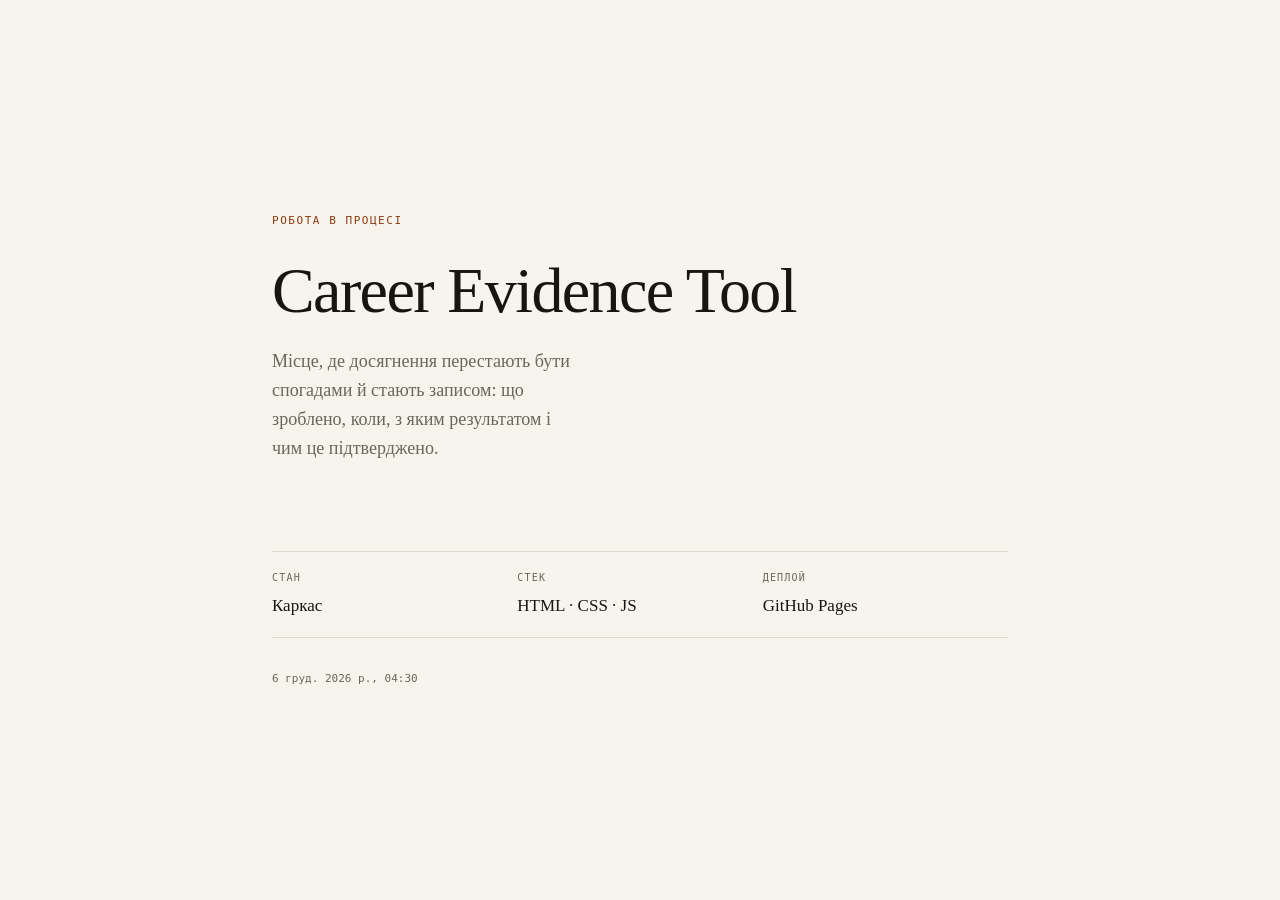
==== index.html @ 67258311 "Каркас проекту: статична сторінка-заглушка Co-Authored-By: Claude Opus 4.8 (1M context) <noreply@ant" ====
<!doctype html>
<html lang="uk">
<head>
  <meta charset="utf-8">
  <meta name="viewport" content="width=device-width, initial-scale=1">
  <title>Career Evidence Tool</title>
  <meta name="description" content="Інструмент для збору доказової бази професійних досягнень.">
  <link rel="stylesheet" href="styles.css">
</head>
<body>
  <main class="shell">
    <header class="masthead">
      <p class="eyebrow">Робота в процесі</p>
      <h1>Career Evidence Tool</h1>
      <p class="lede">
        Місце, де досягнення перестають бути спогадами й стають записом:
        що зроблено, коли, з яким результатом і чим це підтверджено.
      </p>
    </header>

    <section class="status" aria-label="Статус проекту">
      <dl>
        <div>
          <dt>Стан</dt>
          <dd>Каркас</dd>
        </div>
        <div>
          <dt>Стек</dt>
          <dd>HTML · CSS · JS</dd>
        </div>
        <div>
          <dt>Деплой</dt>
          <dd>GitHub Pages</dd>
        </div>
      </dl>
    </section>

    <footer class="foot">
      <span id="build">—</span>
    </footer>
  </main>

  <script src="script.js"></script>
</body>
</html>
---- styles.css ----
*, *::before, *::after { box-sizing: border-box; }
html { -webkit-text-size-adjust: 100%; }
body, h1, p, dl, dd { margin: 0; }

:root {
  --ink:      #16150f;
  --ink-soft: #6a675c;
  --rule:     #ddd9cc;
  --paper:    #f6f4ec;
  --accent:   #8a3a12;
}

@media (prefers-color-scheme: dark) {
  :root {
    --ink:      #ece9df;
    --ink-soft: #918d80;
    --rule:     #2e2c26;
    --paper:    #141310;
    --accent:   #d98a5a;
  }
}

body {
  min-height: 100vh;
  padding: clamp(1.5rem, 6vw, 5rem);
  display: flex;
  align-items: center;
  background: var(--paper);
  color: var(--ink);
  font: 400 clamp(1rem, 0.95rem + 0.2vw, 1.0625rem)/1.6
        ui-serif, "Iowan Old Style", Palatino, Georgia, serif;
}

.shell {
  width: 100%;
  max-width: 46rem;
  margin-inline: auto;
}

.eyebrow {
  margin-bottom: 1.75rem;
  font-family: ui-monospace, SFMono-Regular, Menlo, monospace;
  font-size: 0.6875rem;
  letter-spacing: 0.14em;
  text-transform: uppercase;
  color: var(--accent);
}

h1 {
  font-size: clamp(2.25rem, 1.6rem + 3.2vw, 4rem);
  font-weight: 400;
  line-height: 1.02;
  letter-spacing: -0.025em;
  text-wrap: balance;
}

.lede {
  max-width: 34ch;
  margin-top: 1.5rem;
  font-size: 1.0625em;
  color: var(--ink-soft);
  text-wrap: pretty;
}

.status {
  margin-top: clamp(3rem, 9vw, 5.5rem);
  border-top: 1px solid var(--rule);
}

.status dl {
  display: grid;
  gap: 0;
  grid-template-columns: repeat(auto-fit, minmax(9rem, 1fr));
}

.status dl > div {
  padding: 1.125rem 0;
  border-bottom: 1px solid var(--rule);
}

dt {
  font-family: ui-monospace, SFMono-Regular, Menlo, monospace;
  font-size: 0.625rem;
  letter-spacing: 0.12em;
  text-transform: uppercase;
  color: var(--ink-soft);
}

dd { margin-top: 0.375rem; }

.foot {
  margin-top: 2rem;
  font-family: ui-monospace, SFMono-Regular, Menlo, monospace;
  font-size: 0.6875rem;
  color: var(--ink-soft);
}
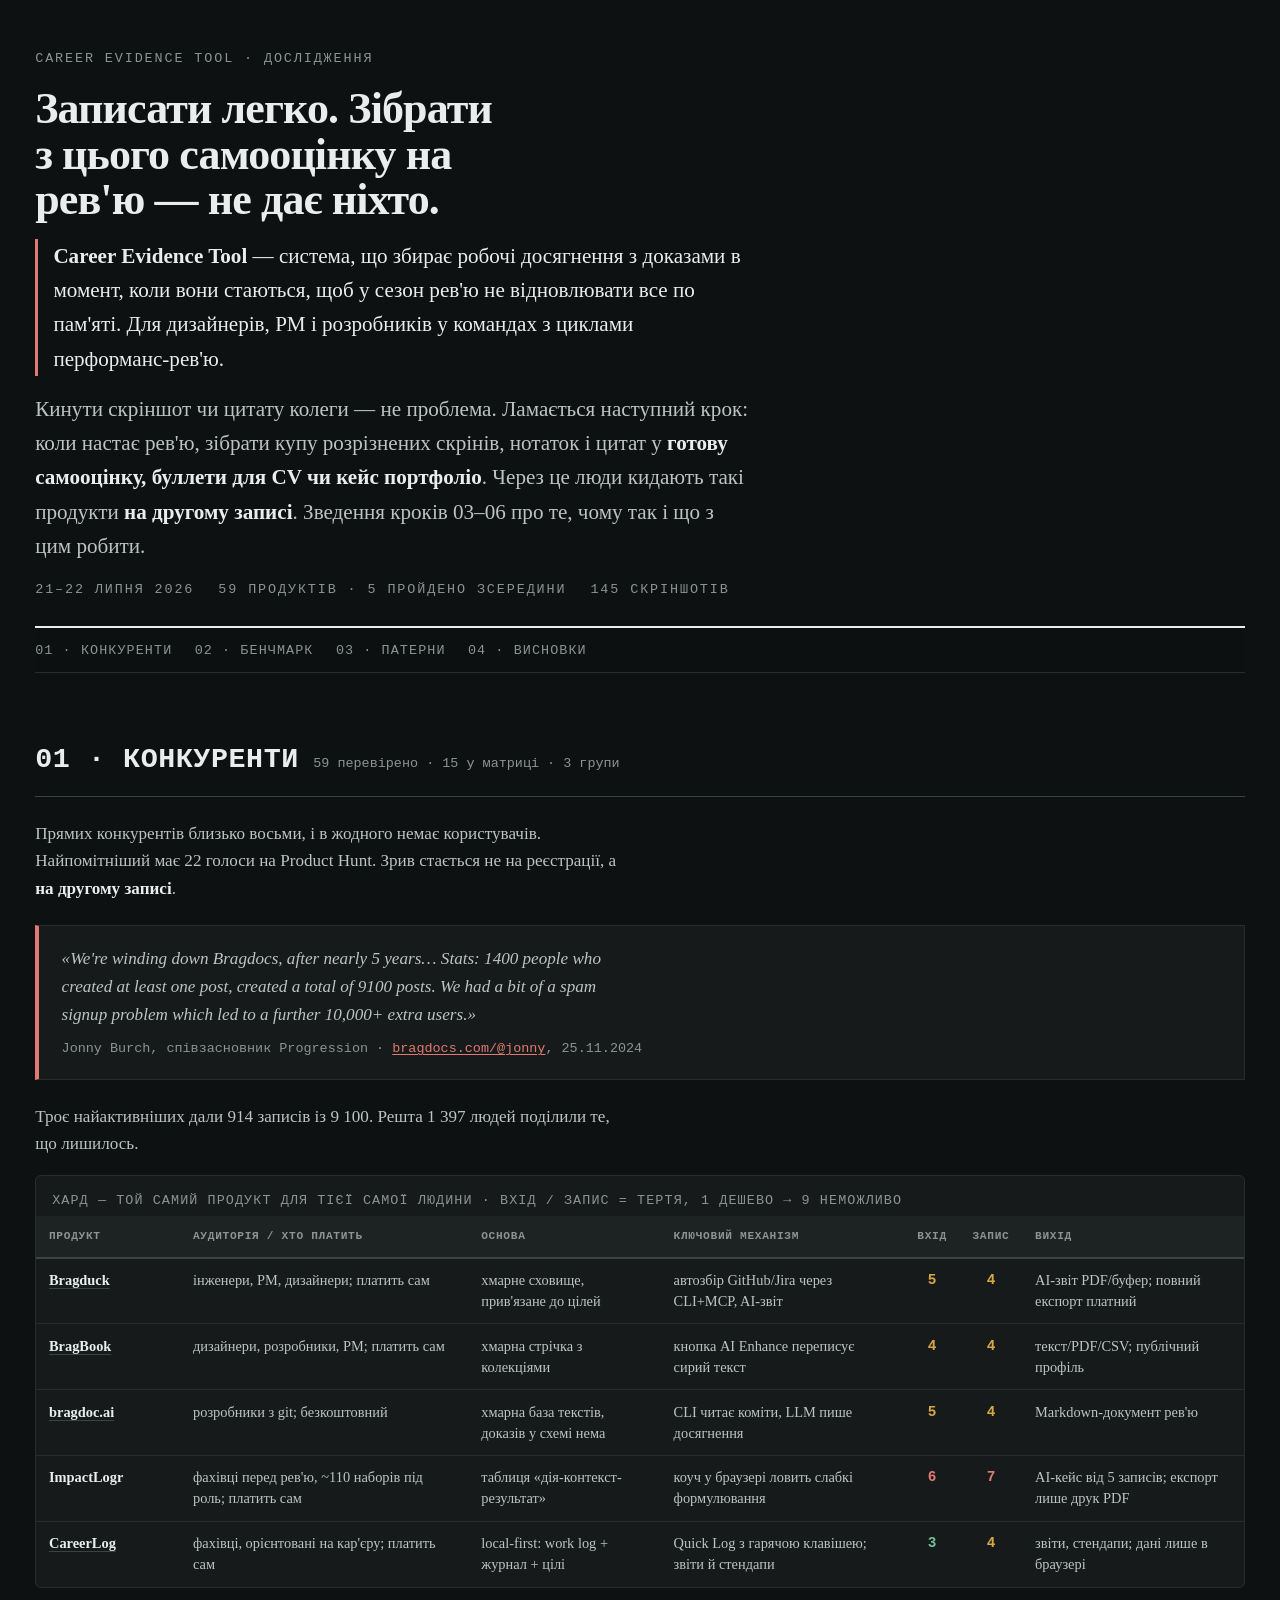
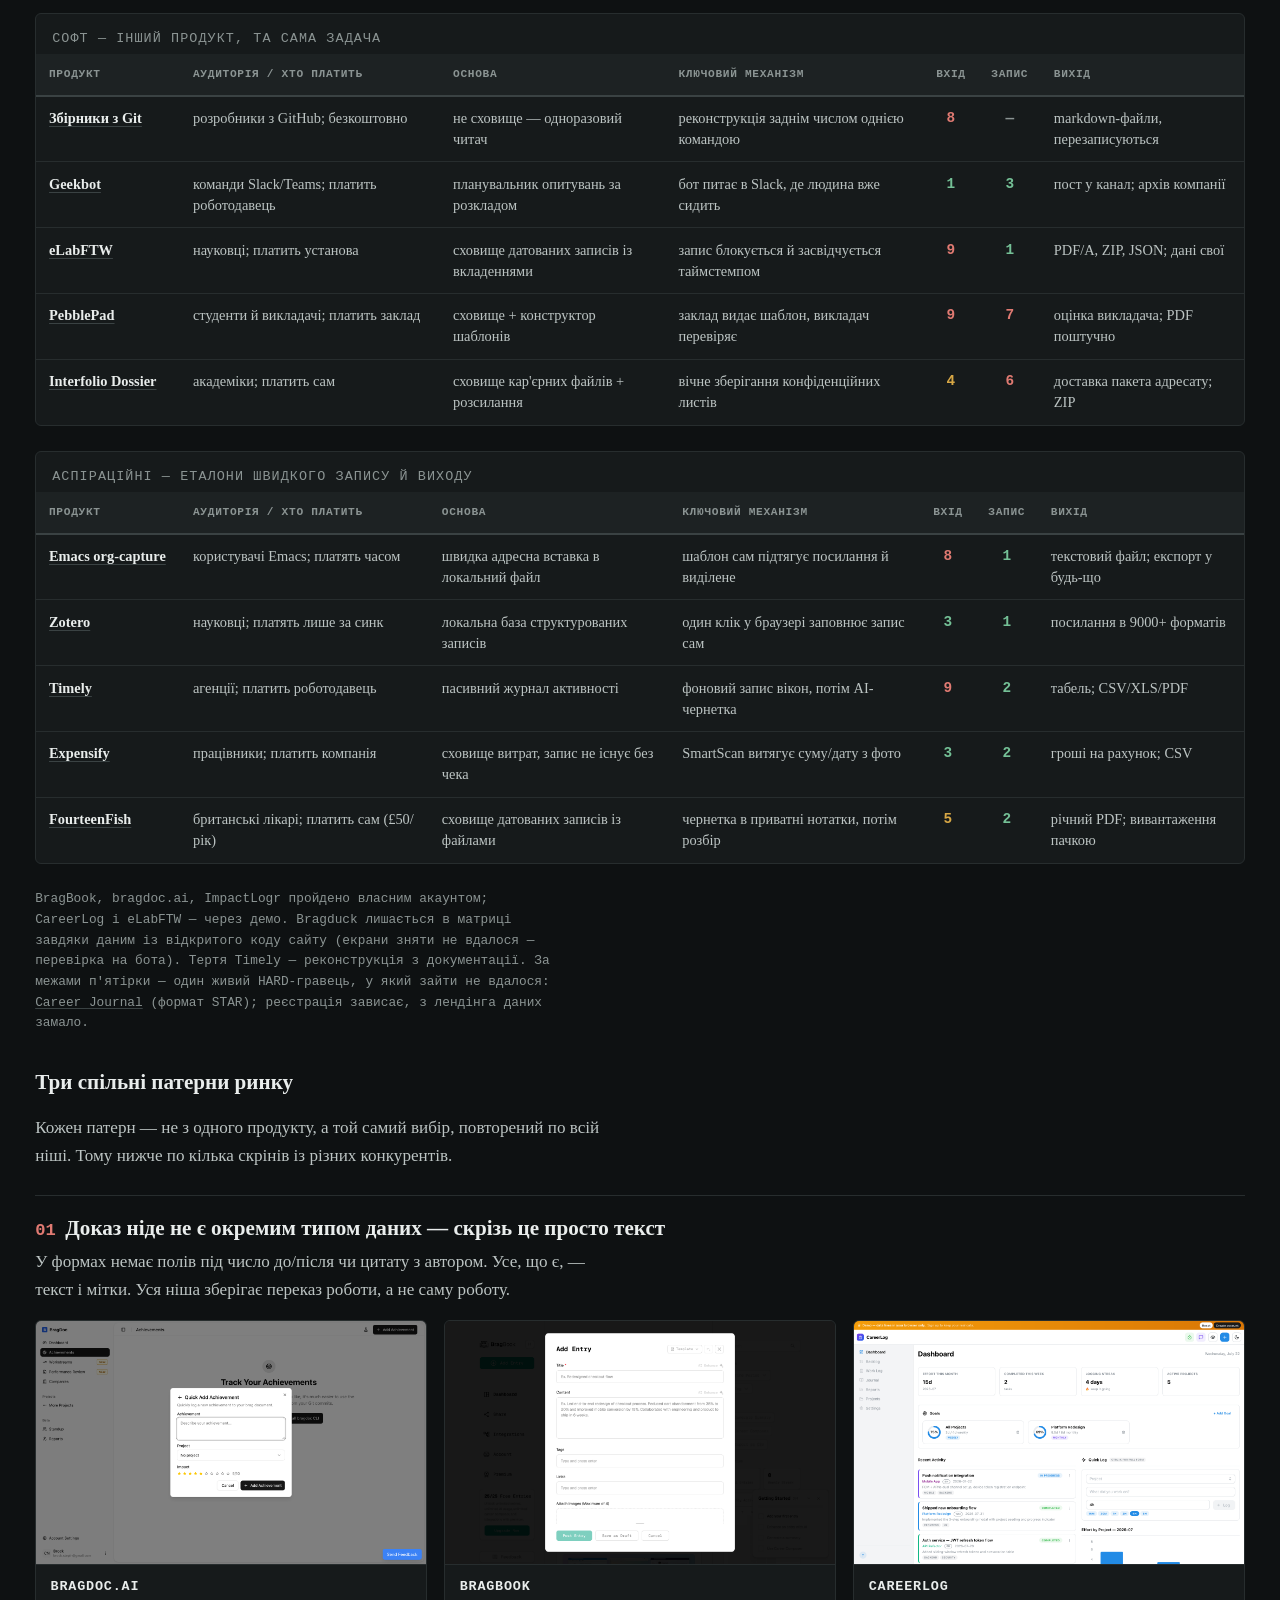
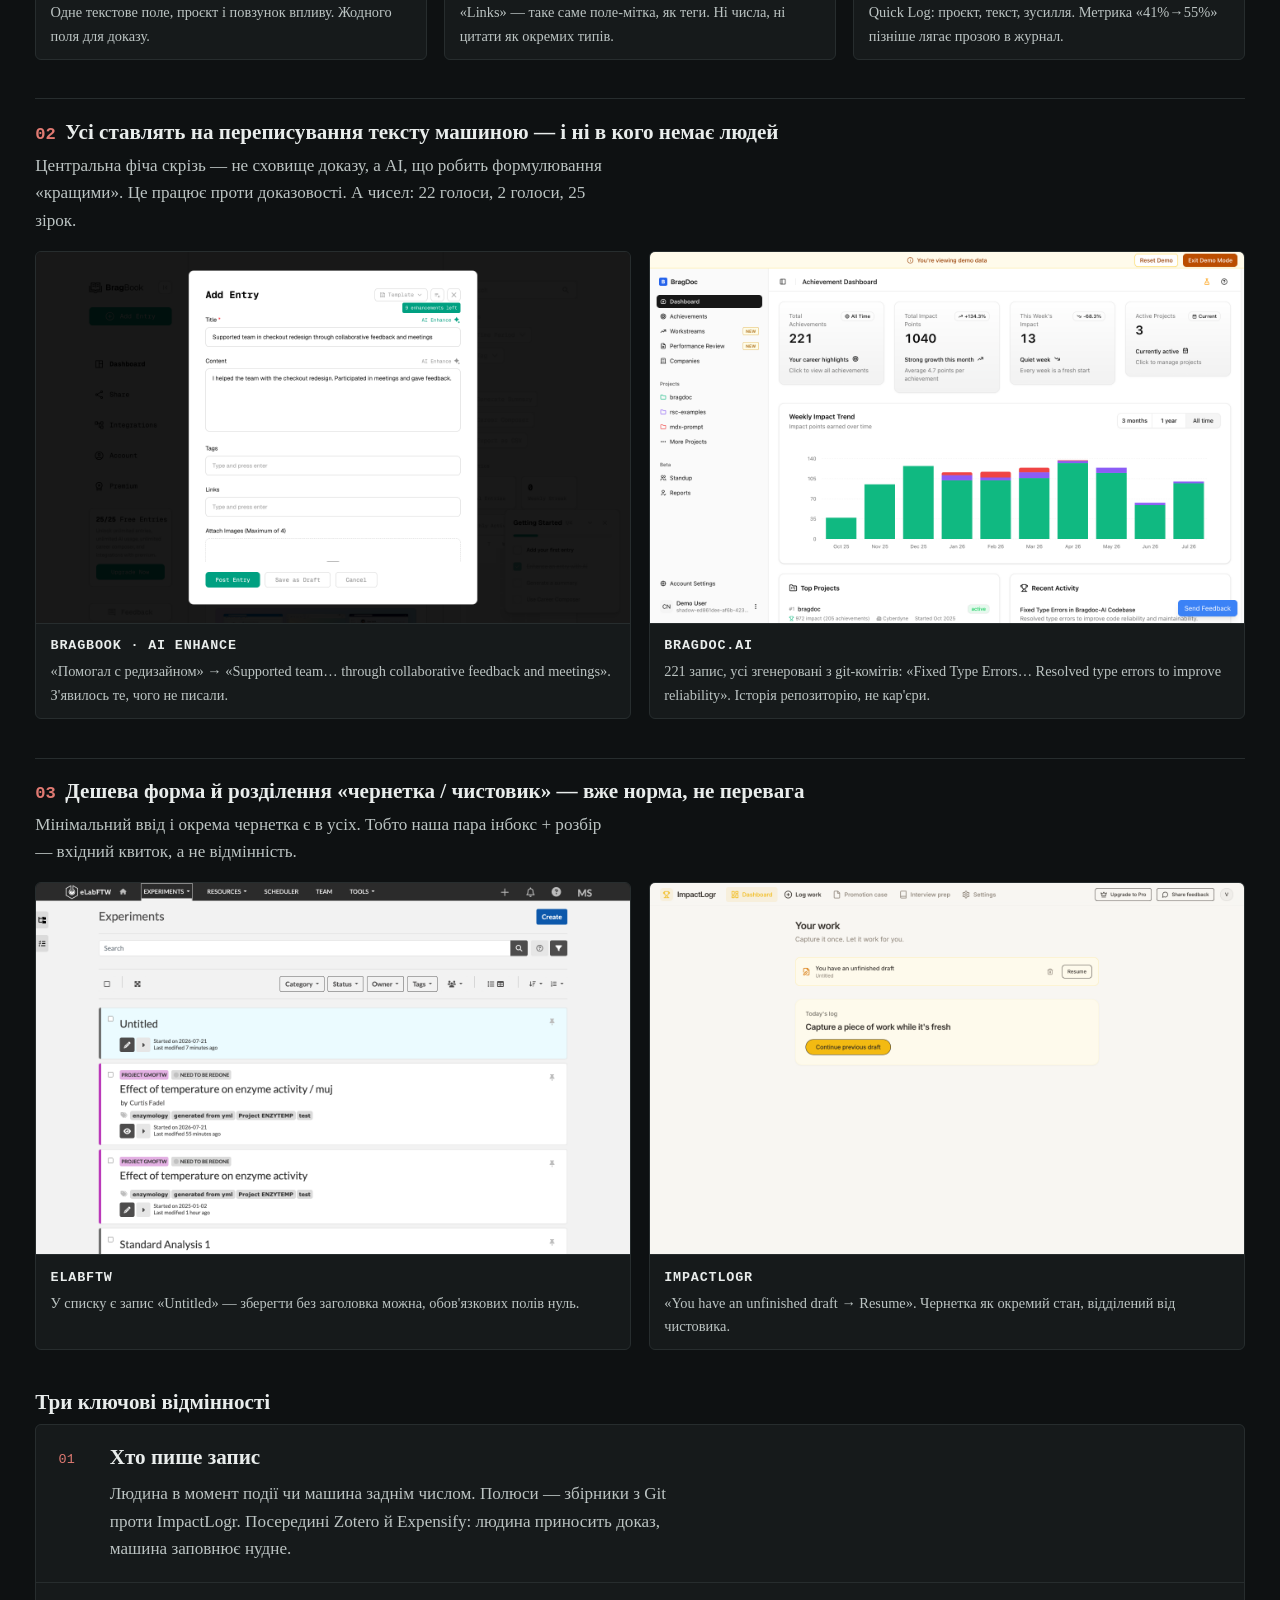
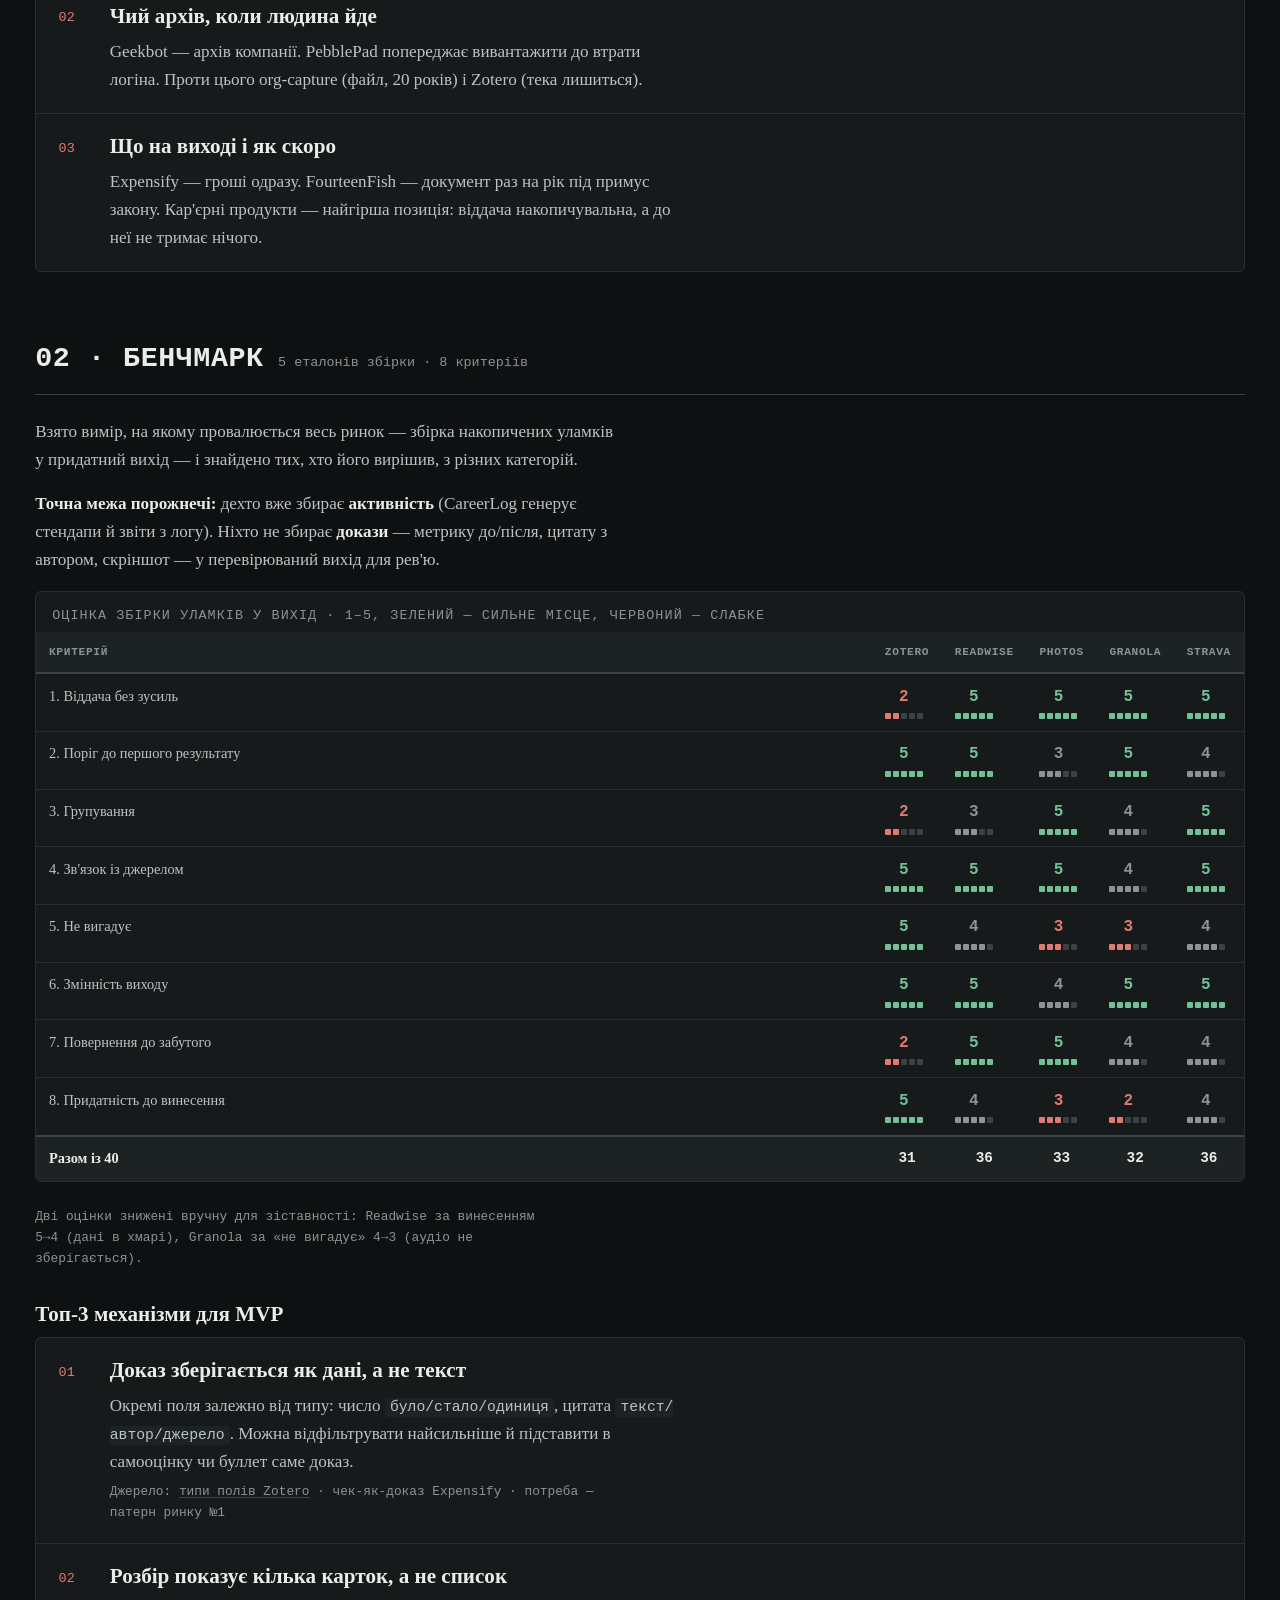
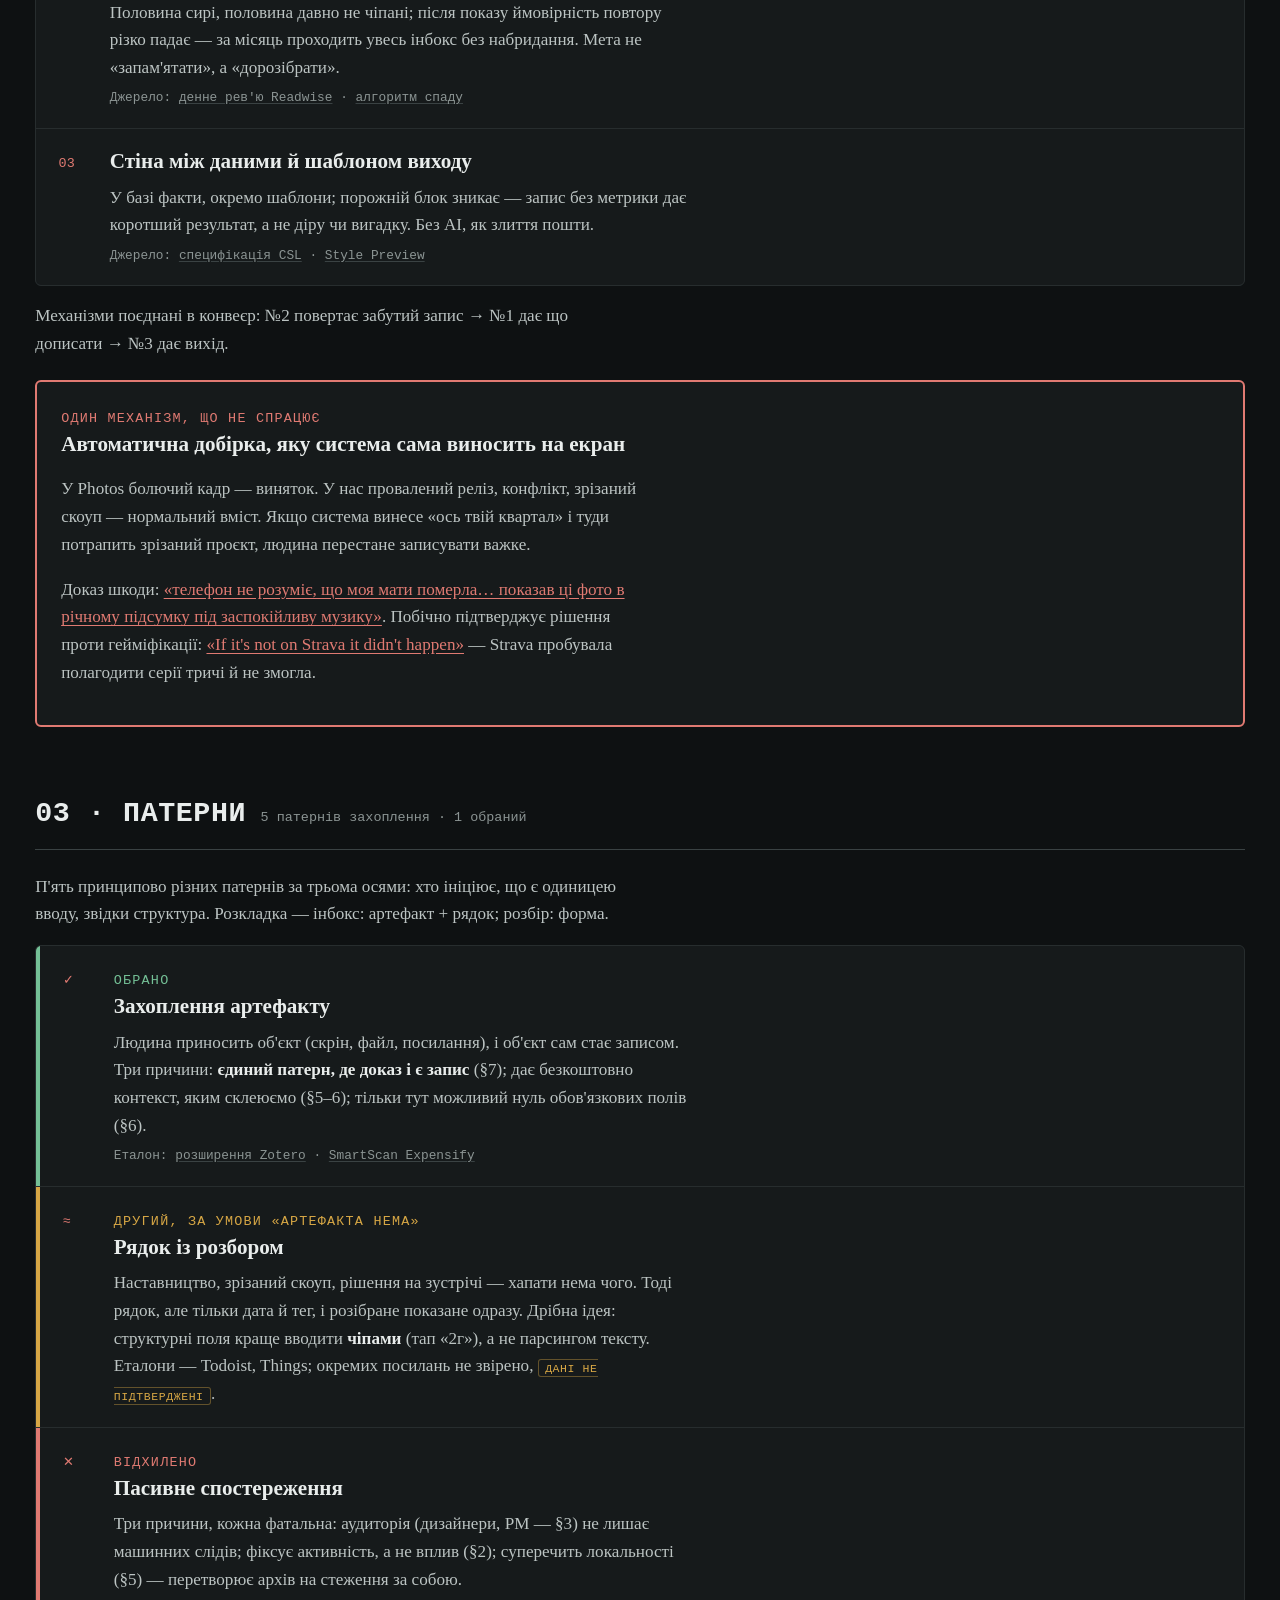
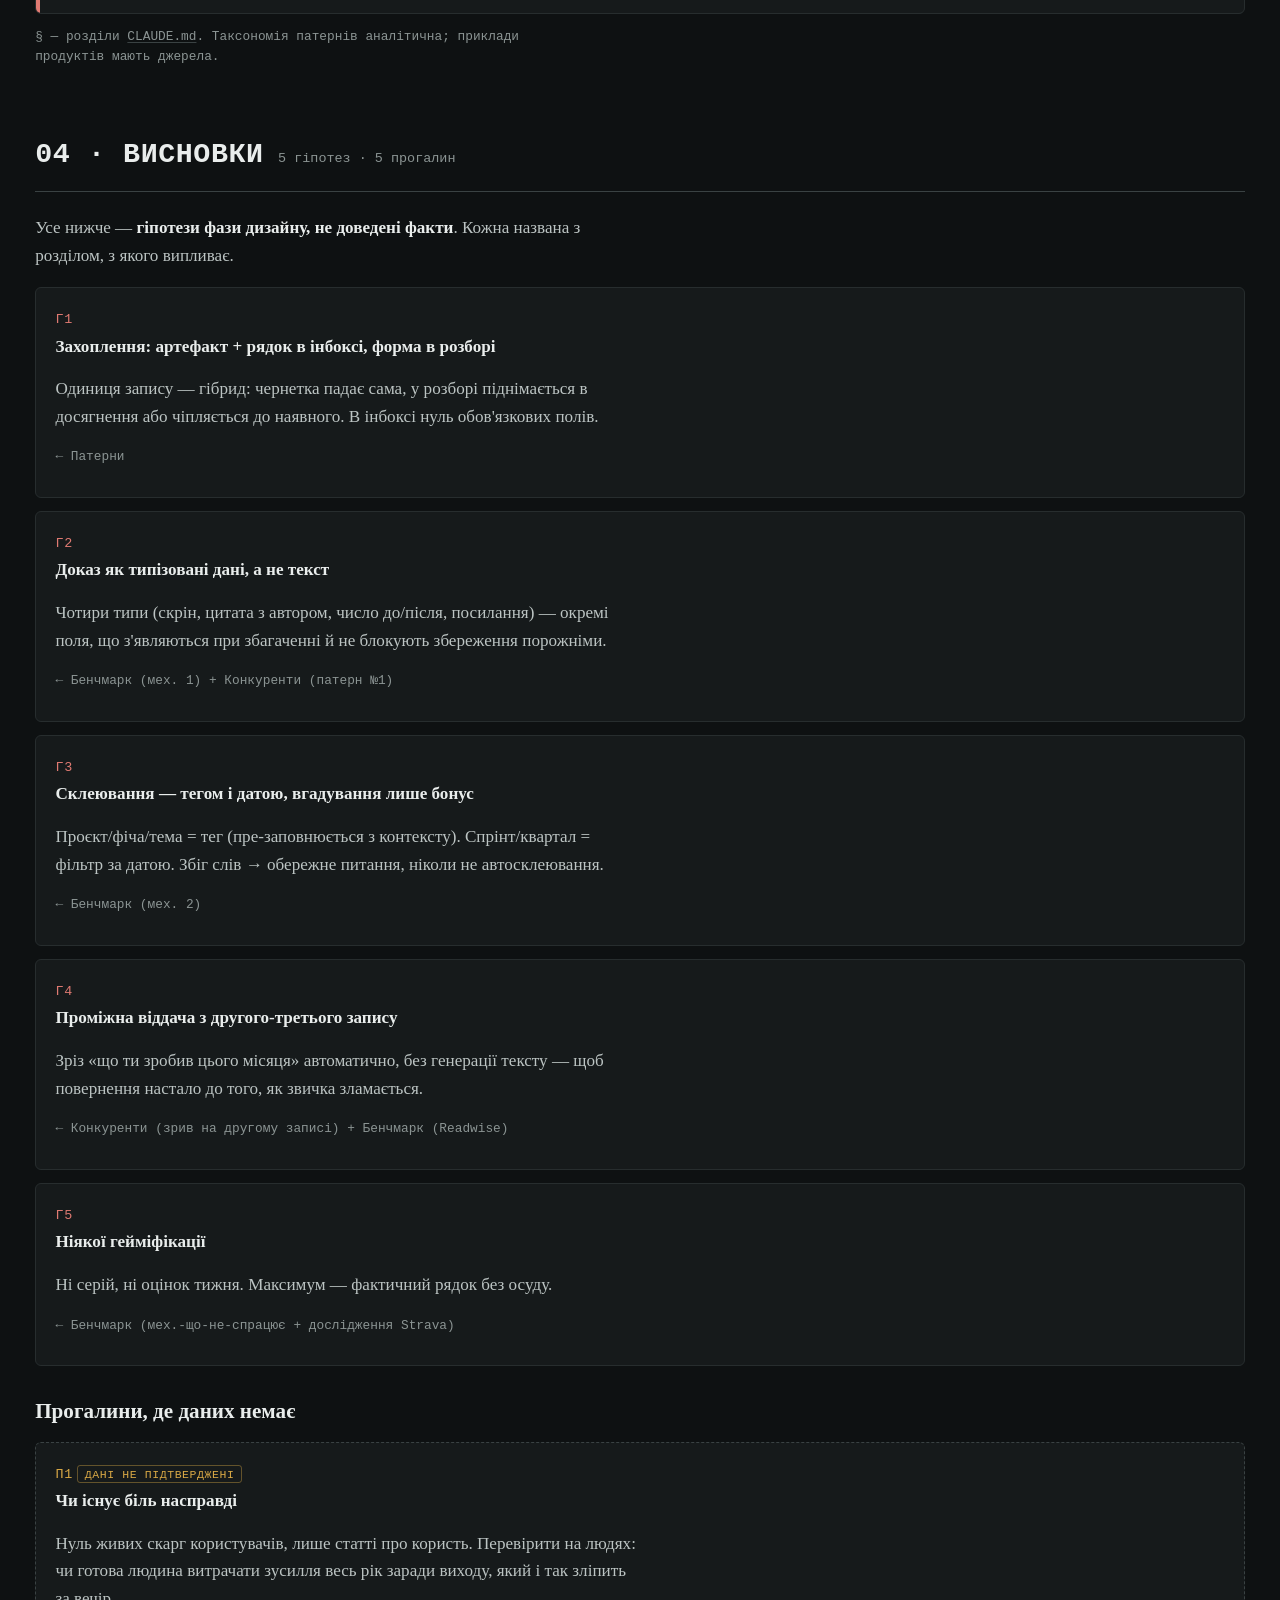
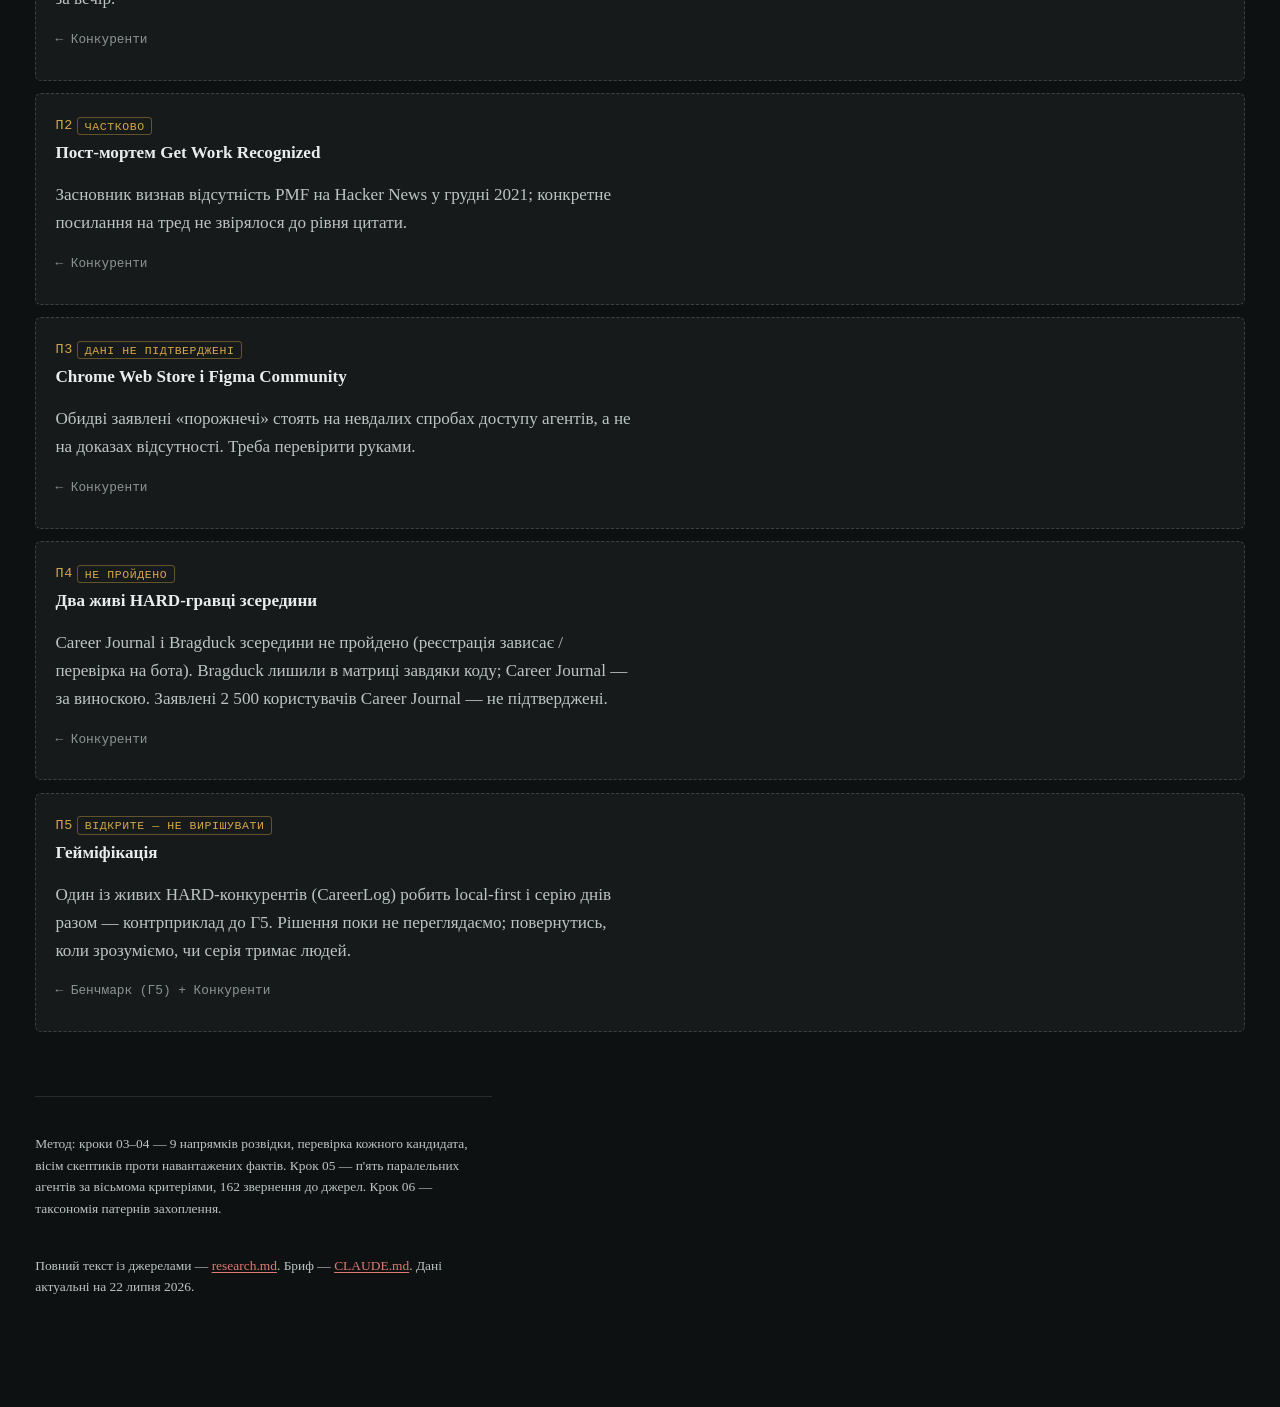
==== commit cb2f3bb3: "Корінь сайту веде на сторінку дослідження Заглушка з першого комміту більше не потрібна: index.html " ====
--- a/index.html
+++ b/index.html
@@ -2,44 +2,12 @@
 <html lang="uk">
 <head>
   <meta charset="utf-8">
-  <meta name="viewport" content="width=device-width, initial-scale=1">
   <title>Career Evidence Tool</title>
-  <meta name="description" content="Інструмент для збору доказової бази професійних досягнень.">
-  <link rel="stylesheet" href="styles.css">
+  <link rel="canonical" href="https://cjbr0ck.github.io/CareerEvidenceTool/research/research.html">
+  <meta http-equiv="refresh" content="0; url=research/research.html">
+  <script>location.replace('research/research.html');</script>
 </head>
 <body>
-  <main class="shell">
-    <header class="masthead">
-      <p class="eyebrow">Робота в процесі</p>
-      <h1>Career Evidence Tool</h1>
-      <p class="lede">
-        Місце, де досягнення перестають бути спогадами й стають записом:
-        що зроблено, коли, з яким результатом і чим це підтверджено.
-      </p>
-    </header>
-
-    <section class="status" aria-label="Статус проекту">
-      <dl>
-        <div>
-          <dt>Стан</dt>
-          <dd>Каркас</dd>
-        </div>
-        <div>
-          <dt>Стек</dt>
-          <dd>HTML · CSS · JS</dd>
-        </div>
-        <div>
-          <dt>Деплой</dt>
-          <dd>GitHub Pages</dd>
-        </div>
-      </dl>
-    </section>
-
-    <footer class="foot">
-      <span id="build">—</span>
-    </footer>
-  </main>
-
-  <script src="script.js"></script>
+  <p>Переходимо до <a href="research/research.html">дослідження</a>…</p>
 </body>
 </html>
